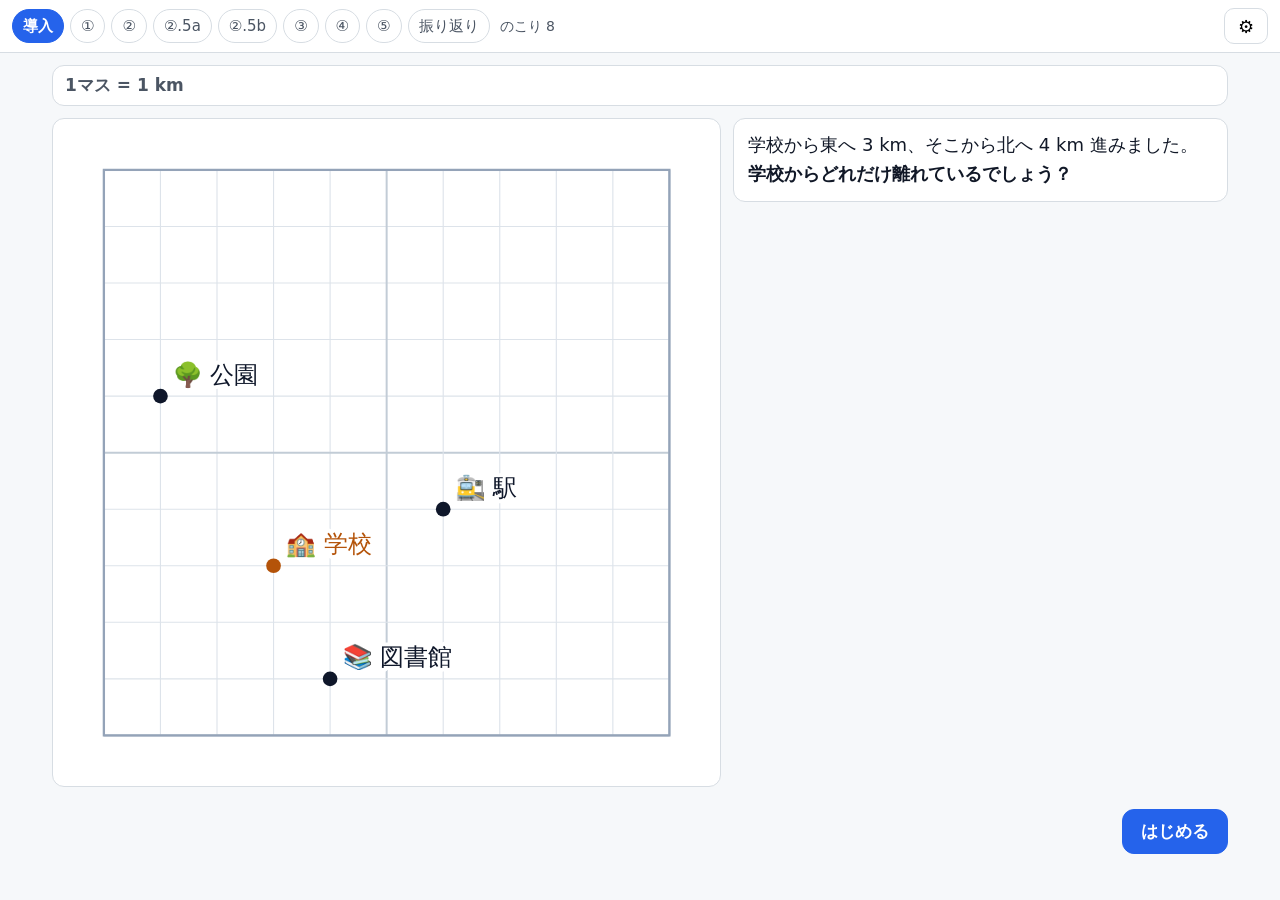
==== index.html @ 97ed469a "ベクトル作図ステップ学習アプリ 第1弾（運動の表し方） - 導入〜⑤・振り返りまでの全ステップ - 問題データ(data/problems.js)とロジックの完全分離 - 束縛ベクトルのスナップバック" ====
<!DOCTYPE html>
<html lang="ja">
<head>
<meta charset="utf-8">
<meta name="viewport" content="width=device-width, initial-scale=1, maximum-scale=1, viewport-fit=cover">
<title>ベクトル作図ステップ学習｜運動の表し方</title>
<link rel="stylesheet" href="css/style.css">
</head>
<body class="profile-tablet">

  <header id="topbar">
    <div id="steps" class="steps"></div>
    <button id="settingsBtn" type="button" aria-label="設定">⚙</button>
  </header>

  <div id="app">
    <div id="scalebar"></div>

    <section id="stage">
      <div id="canvasHost"></div>
    </section>

    <div id="prompt" class="prompt"></div>

    <div id="readout" class="readout"></div>

    <aside id="side">
      <div id="feedback" class="feedback"></div>
      <div id="interact"></div>
      <div id="hintBox"></div>
    </aside>
  </div>

  <footer id="actionbar"></footer>
  <div id="modalRoot" style="display:none"></div>

  <noscript>このページを使うには JavaScript を有効にしてください。</noscript>
  <script type="module" src="js/main.js"></script>
</body>
</html>
---- css/style.css ----
/* css/style.css
   端末プロファイル（body.profile-phone / body.profile-tablet）でレイアウトを切り替える。
   本文は16px以上。ホバー前提のUIは使わない。 */

:root{
  --fg:#111827;
  --muted:#4b5563;
  --line:#d7dde3;
  --bg:#f6f8fa;
  --card:#ffffff;
  --accent:#2563eb;
  --correct:#15803d;
  --wrong:#b91c1c;
  --lock:#b45309;
  --radius:12px;
  --tap:44px;
}

*{box-sizing:border-box;}
html,body{margin:0;padding:0;}
body{
  font-family:"Hiragino Kaku Gothic ProN","Yu Gothic","Noto Sans JP",system-ui,sans-serif;
  font-size:17px; line-height:1.6; color:var(--fg); background:var(--bg);
  -webkit-text-size-adjust:100%;
}
button{font-family:inherit;font-size:17px;}

/* ---------- 進捗バー ---------- */
#topbar{
  display:flex;align-items:center;gap:8px;
  padding:8px 12px;background:var(--card);border-bottom:1px solid var(--line);
  position:sticky;top:0;z-index:20;
}
.steps{display:flex;gap:6px;align-items:center;overflow-x:auto;flex:1;scrollbar-width:none;}
.steps::-webkit-scrollbar{display:none;}
.step-chip{
  flex:0 0 auto;padding:4px 10px;border-radius:999px;border:1px solid var(--line);
  background:#fff;color:var(--muted);font-size:15px;white-space:nowrap;
}
.step-chip.is-done{background:#e8f1ff;color:#1d4ed8;border-color:#bcd4ff;}
.step-chip.is-current{background:var(--accent);color:#fff;border-color:var(--accent);font-weight:700;}
.step-rest{flex:0 0 auto;font-size:14px;color:var(--muted);padding-left:4px;}
#settingsBtn{
  flex:0 0 auto;min-width:var(--tap);min-height:36px;border:1px solid var(--line);
  border-radius:10px;background:#fff;cursor:pointer;font-size:18px;
}
body.is-compact #topbar{display:none;}

/* ---------- レイアウト ---------- */
#app{
  display:grid;gap:12px;padding:12px;max-width:1200px;margin:0 auto;
  grid-template-columns:minmax(0,1.15fr) minmax(300px,0.85fr);
  grid-template-areas:
    "scale  scale"
    "canvas prompt"
    "canvas readout"
    "canvas side";
  grid-template-rows:auto auto auto 1fr;
  align-items:start;
}
#scalebar{grid-area:scale;font-weight:700;color:var(--muted);background:var(--card);
  border:1px solid var(--line);border-radius:var(--radius);padding:6px 12px;}
#stage{grid-area:canvas;min-width:0;}
#prompt{grid-area:prompt;}
#readout{grid-area:readout;}
#side{grid-area:side;min-width:0;}

/* ---------- キャンバス ---------- */
#canvasHost{width:100%;}
.canvas-wrap{
  position:relative;width:100%;aspect-ratio:1/1;
  max-height:calc(100vh - 190px);max-width:100%;margin:0 auto;
  background:var(--card);border:1px solid var(--line);border-radius:var(--radius);overflow:hidden;
}
.grid-canvas{width:100%;height:100%;display:block;touch-action:none;user-select:none;}
.arrow.is-active{filter:drop-shadow(0 0 3px rgba(37,99,235,.6));}
.arrow.snap-back{transition:opacity .2s;opacity:.85;}
.lock-icon{transition:opacity .2s;}
.lock-icon.lock-flash{animation:lockflash .9s ease-out;}
@keyframes lockflash{
  0%{opacity:1;} 20%{opacity:.15;} 40%{opacity:1;} 60%{opacity:.15;} 100%{opacity:1;}
}
.magnifier{
  display:none;position:absolute;top:8px;right:8px;width:38%;aspect-ratio:1/1;
  background:#fff;border:2px solid var(--accent);border-radius:10px;overflow:hidden;z-index:5;
  box-shadow:0 2px 10px rgba(0,0,0,.15);
}
.magnifier svg{width:100%;height:100%;}

/* ---------- 問題文 ---------- */
.prompt{
  background:var(--card);border:1px solid var(--line);border-radius:var(--radius);
  padding:12px 14px;position:relative;
}
.prompt-badge{
  display:inline-block;font-size:14px;color:#fff;background:var(--accent);
  border-radius:999px;padding:1px 10px;margin-bottom:6px;
}
.prompt-body{font-size:18px;}
.prompt-body.is-clamped{display:-webkit-box;-webkit-line-clamp:2;-webkit-box-orient:vertical;overflow:hidden;}
.prompt-more{
  display:none;margin-top:4px;background:none;border:none;color:var(--accent);
  padding:6px 0;font-size:16px;cursor:pointer;text-decoration:underline;
}
body.profile-tablet .prompt-body.is-clamped{-webkit-line-clamp:unset;display:block;overflow:visible;}
body.profile-tablet .prompt-more{display:none !important;}

/* ---------- 数値表示 ---------- */
.readout{
  background:var(--card);border:1px solid var(--line);border-radius:var(--radius);padding:8px 12px;
}
.readout-row{display:flex;align-items:center;gap:10px;padding:4px 0;border-radius:8px;flex-wrap:wrap;}
.readout-label{color:var(--muted);font-size:15px;min-width:8em;}
.readout-value{font-size:19px;font-weight:700;font-variant-numeric:tabular-nums;}
.readout-badge{
  font-size:14px;background:#e8f1ff;color:#1d4ed8;border:1px solid #bcd4ff;
  border-radius:999px;padding:1px 8px;
}
.readout-row.is-flash{animation:valflash 1s ease-out;}
@keyframes valflash{
  0%{background:#fee2e2;color:var(--wrong);} 60%{background:#fee2e2;} 100%{background:transparent;}
}
.readout-row.is-flash .readout-value{animation:valcolor 1s ease-out;}
@keyframes valcolor{0%{color:#dc2626;}70%{color:#dc2626;}100%{color:var(--fg);}}

/* ---------- フィードバック・ヒント ---------- */
.feedback{
  border-radius:var(--radius);padding:10px 14px;margin-bottom:10px;font-size:17px;
  background:#eef2f6;border:1px solid var(--line);
}
.feedback p{margin:0;}
.feedback.is-correct{background:#e7f6ec;border-color:#a7d9b8;color:var(--correct);font-weight:700;}
.feedback.is-wrong{background:#fdecec;border-color:#f3bcbc;color:var(--wrong);}
.hint{display:flex;gap:8px;background:#fff8e1;border:1px solid #f0dca0;border-radius:var(--radius);padding:10px 14px;}
.hint b{color:#8a6d1a;flex:0 0 auto;}

/* ---------- 選択肢 ---------- */
.choice-question{font-size:18px;font-weight:700;margin:6px 0 10px;}
.choice-list{display:flex;flex-direction:column;gap:8px;}
.choice{
  display:flex;gap:10px;align-items:flex-start;text-align:left;
  min-height:var(--tap);padding:12px 14px;border:2px solid var(--line);border-radius:var(--radius);
  background:#fff;cursor:pointer;font-size:17px;line-height:1.5;
}
.choice-key{flex:0 0 auto;font-weight:700;color:var(--accent);}
.choice.is-correct{border-color:var(--correct);background:#e7f6ec;}
.choice.is-wrong{border-color:var(--wrong);background:#fdecec;}

/* ---------- スライダー・自由記述 ---------- */
.slider-wrap{background:var(--card);border:1px solid var(--line);border-radius:var(--radius);padding:10px 14px;}
.slider-label{font-size:18px;font-weight:700;margin-bottom:6px;}
.slider{width:100%;height:var(--tap);}
.slider::-webkit-slider-thumb{width:34px;height:34px;}
.free-text{
  width:100%;font-size:18px;padding:10px;border:1px solid var(--line);border-radius:var(--radius);
  font-family:inherit;line-height:1.6;
}

/* ---------- ボタン ---------- */
#actionbar{
  display:flex;gap:10px;flex-wrap:wrap;justify-content:flex-end;
  padding:10px 12px 14px;max-width:1200px;margin:0 auto;
}
.btn{
  min-height:var(--tap);padding:10px 18px;border-radius:var(--radius);
  border:1px solid var(--line);background:#fff;cursor:pointer;font-weight:700;
}
.btn-primary{background:var(--accent);border-color:var(--accent);color:#fff;}
.btn:disabled{opacity:.45;cursor:default;}

/* ---------- モーダル・トースト ---------- */
.modal-back{
  position:fixed;inset:0;background:rgba(15,23,42,.5);display:flex;align-items:center;
  justify-content:center;padding:16px;z-index:50;
}
.modal-card{
  background:#fff;border-radius:16px;padding:20px;max-width:560px;width:100%;max-height:86vh;overflow:auto;
}
.modal-card h2{margin:0 0 10px;font-size:20px;}
.modal-body{font-size:17px;}
.modal-actions{display:flex;gap:8px;flex-wrap:wrap;justify-content:flex-end;margin-top:16px;}
.toast{
  position:fixed;left:50%;bottom:80px;transform:translateX(-50%);
  background:rgba(17,24,39,.92);color:#fff;padding:10px 16px;border-radius:999px;z-index:60;
  transition:opacity .3s;font-size:16px;
}
.toast.is-out{opacity:0;}

/* ---------- スマホ（縦1カラム。ボタンは下部固定） ---------- */
body.profile-phone #app{
  grid-template-columns:1fr;
  grid-template-areas:
    "scale"
    "prompt"
    "canvas"
    "readout"
    "side";
  gap:8px;padding:8px 8px 96px;
}
body.profile-phone .canvas-wrap{max-height:none;}
body.profile-phone #scalebar{padding:4px 10px;font-size:15px;}
body.profile-phone .prompt{padding:8px 10px;}
body.profile-phone #actionbar{
  position:fixed;left:0;right:0;bottom:0;z-index:30;
  background:var(--card);border-top:1px solid var(--line);
  justify-content:space-between;padding:8px 10px calc(8px + env(safe-area-inset-bottom));
  max-width:none;
}
body.profile-phone .btn{flex:1 1 0;min-width:0;padding:10px 8px;}
body.profile-phone .toast{bottom:96px;}

/* 正解後に重ねて見せる矢印（④の変位＋速度、⑤の航跡） */
.arrow-reveal{animation:revealin .6s ease-out both;}
@keyframes revealin{from{opacity:0;} to{opacity:.85;}}
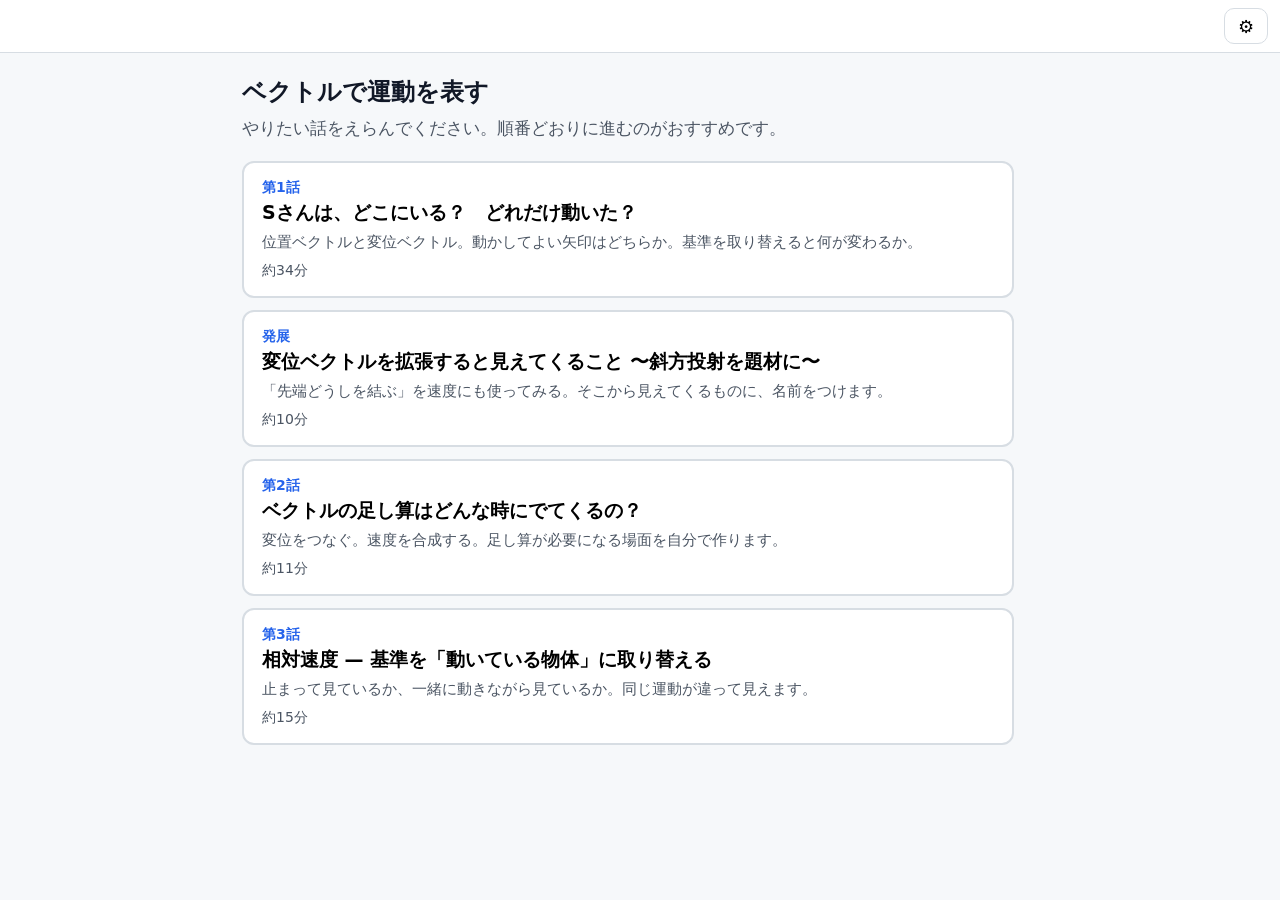
==== commit f79f5eab: "話ごとの構成に再編し、成分を ±x / ±y 表記に統一 トップページと話の構成 - index.html にトップページを新設。第1話／発展／第2話／第3話をカードで選ぶ - 第1話：位置と変位（約" ====
--- a/index.html
+++ b/index.html
@@ -3,7 +3,7 @@
 <head>
 <meta charset="utf-8">
 <meta name="viewport" content="width=device-width, initial-scale=1, maximum-scale=1, viewport-fit=cover">
-<title>ベクトル作図ステップ学習｜運動の表し方</title>
+<title>ベクトルで運動を表す</title>
 <link rel="stylesheet" href="css/style.css">
 </head>
 <body class="profile-tablet">
--- a/css/style.css
+++ b/css/style.css
@@ -39,6 +39,16 @@
 }
 .step-chip.is-done{background:#e8f1ff;color:#1d4ed8;border-color:#bcd4ff;}
 .step-chip.is-current{background:var(--accent);color:#fff;border-color:var(--accent);font-weight:700;}
+/* タップで移動できるチップ（通過済み、または先生モード） */
+button.step-chip{font:inherit;font-size:15px;line-height:1.4;}
+.step-chip.is-jumpable{cursor:pointer;min-height:32px;padding:6px 12px;}
+.step-chip.is-jumpable:hover{border-color:var(--accent);color:var(--accent);}
+.step-chip.is-jumpable.is-done:hover{background:#d7e6ff;color:#1d4ed8;}
+.step-chip.is-jumpable:active{transform:translateY(1px);}
+.step-chip.is-jumpable:focus-visible{outline:3px solid var(--accent);outline-offset:2px;}
+/* 先生モードで解放された「まだ通っていない」チップは、点線でそれと分かるように */
+.step-chip.is-jumpable:not(.is-done):not(.is-current){border-style:dashed;}
+body.profile-phone .step-chip.is-jumpable{min-height:var(--tap);padding:8px 14px;}
 .step-rest{flex:0 0 auto;font-size:14px;color:var(--muted);padding-left:4px;}
 #settingsBtn{
   flex:0 0 auto;min-width:var(--tap);min-height:36px;border:1px solid var(--line);
@@ -72,7 +82,16 @@
   max-height:calc(100vh - 190px);max-width:100%;margin:0 auto;
   background:var(--card);border:1px solid var(--line);border-radius:var(--radius);overflow:hidden;
 }
-.grid-canvas{width:100%;height:100%;display:block;touch-action:none;user-select:none;}
+.grid-canvas{
+  width:100%;height:100%;display:block;
+  /* スマホの長押しメニュー（コピー・画像を保存・共有）と競合させない。
+     touch-action と user-select だけでは iOS のコールアウトが出る。 */
+  touch-action:none;
+  user-select:none;-webkit-user-select:none;
+  -webkit-touch-callout:none;
+  -webkit-tap-highlight-color:transparent;
+}
+.canvas-wrap{-webkit-touch-callout:none;-webkit-user-select:none;user-select:none;}
 .arrow.is-active{filter:drop-shadow(0 0 3px rgba(37,99,235,.6));}
 .arrow.snap-back{transition:opacity .2s;opacity:.85;}
 .lock-icon{transition:opacity .2s;}
@@ -97,13 +116,6 @@
   border-radius:999px;padding:1px 10px;margin-bottom:6px;
 }
 .prompt-body{font-size:18px;}
-.prompt-body.is-clamped{display:-webkit-box;-webkit-line-clamp:2;-webkit-box-orient:vertical;overflow:hidden;}
-.prompt-more{
-  display:none;margin-top:4px;background:none;border:none;color:var(--accent);
-  padding:6px 0;font-size:16px;cursor:pointer;text-decoration:underline;
-}
-body.profile-tablet .prompt-body.is-clamped{-webkit-line-clamp:unset;display:block;overflow:visible;}
-body.profile-tablet .prompt-more{display:none !important;}
 
 /* ---------- 数値表示 ---------- */
 .readout{
@@ -212,3 +224,138 @@
 /* 正解後に重ねて見せる矢印（④の変位＋速度、⑤の航跡） */
 .arrow-reveal{animation:revealin .6s ease-out both;}
 @keyframes revealin{from{opacity:0;} to{opacity:.85;}}
+
+/* ---------- 図のパネル（両アプリ共通） ---------- */
+.pane{
+  background:var(--card);border:1px solid var(--line);border-radius:var(--radius);
+  padding:8px;min-width:0;
+}
+.pane-label{
+  display:inline-block;font-weight:700;font-size:16px;line-height:1.35;
+  padding:3px 10px;border-radius:999px;margin-bottom:6px;
+  background:#eef2f6;color:var(--muted);
+}
+.pane-ground   .pane-label{background:#eef2f6;color:var(--muted);}
+.pane-observer .pane-label{background:#e8f1ff;color:#1d4ed8;border:1px solid #bcd4ff;}
+.pane-canvas{width:100%;}
+.pane .canvas-wrap{max-height:none;border:none;border-radius:8px;}
+/* 光らせた矢印（図と式のタップ連動） */
+.arrow.is-lit{filter:drop-shadow(0 0 4px rgba(224,185,60,.95));}
+
+/* ---------- 図と式の並置（core/bridge.js。第1弾・第2弾で共通） ---------- */
+.bridge{display:grid;grid-template-columns:1fr 1fr;gap:12px;align-items:start;}
+.bridge > .bridge-fig{min-width:0;}
+.bridge-formula{
+  background:var(--card);border:1px solid var(--line);border-radius:var(--radius);
+  padding:16px 14px;display:flex;flex-direction:column;gap:14px;
+}
+.formula-line{
+  font-size:clamp(22px,4.4vw,30px);display:flex;flex-wrap:wrap;align-items:center;
+  gap:6px;justify-content:center;font-variant-numeric:tabular-nums;
+}
+.term{
+  padding:4px 10px;border-radius:10px;border:2px solid transparent;cursor:pointer;
+  transition:background .15s,border-color .15s;
+}
+.term:focus-visible{outline:3px solid var(--accent);}
+.term.is-lit{background:#fff3c4;border-color:#e0b93c;}
+.term-legend{display:flex;flex-direction:column;gap:8px;font-size:16px;}
+.term-legend button{
+  text-align:left;border:2px solid var(--line);border-radius:10px;background:#fff;
+  padding:10px 12px;min-height:var(--tap);cursor:pointer;font-size:16px;
+}
+.term-legend button.is-lit{background:#fff3c4;border-color:#e0b93c;}
+.term-swatch{display:inline-block;width:22px;height:0;border-top-width:4px;border-top-style:solid;vertical-align:middle;margin-right:8px;}
+
+.numeric{display:flex;gap:8px;align-items:center;flex-wrap:wrap;margin-top:6px;}
+.numeric input[type="number"]{
+  width:6em;font-size:22px;padding:8px 10px;border:2px solid var(--line);border-radius:10px;
+  font-family:inherit;text-align:right;
+}
+.numeric .unit{font-size:18px;color:var(--muted);}
+.dir-choice{display:flex;gap:8px;}
+.dir-choice button{
+  min-height:var(--tap);padding:8px 16px;border-radius:10px;border:2px solid var(--line);
+  background:#fff;cursor:pointer;font-size:17px;font-weight:700;
+}
+.dir-choice button.is-on{background:var(--accent);border-color:var(--accent);color:#fff;}
+
+.logbox{
+  white-space:pre-wrap;background:#f3f5f8;border:1px solid var(--line);border-radius:10px;
+  padding:10px 12px;font-size:15px;max-height:220px;overflow:auto;margin-top:10px;
+}
+
+/* 図と式は、スマホでは上下に */
+body.profile-phone .bridge{grid-template-columns:1fr;}
+.bridge-fig .canvas-wrap{max-width:520px;margin:0 auto;}
+.q-note{font-size:15px;font-weight:400;color:var(--muted);}
+/* 図の高さは、狭い画面では抑える（記号の文字とのバランスを保つ） */
+body.profile-phone .bridge-fig .canvas-wrap{max-height:max(180px, calc(100vh - 520px));}
+@supports (height:100dvh){
+  body.profile-phone .bridge-fig .canvas-wrap{max-height:max(180px, calc(100dvh - 520px));}
+}
+.bridge-rule{
+  margin:0;padding:10px 12px;border-radius:10px;font-size:16px;line-height:1.6;
+  background:#fff8e1;border:1px solid #f0dca0;
+}
+.sym-note{
+  margin-top:10px;padding:10px 12px;border-radius:10px;
+  background:#f3f5f8;border:1px solid var(--line);font-size:16px;
+}
+
+/* ベクトル記号の上矢印（→AB の形） */
+.vec{display:inline-block;position:relative;padding-top:.18em;}
+.vec::before{
+  content:"";position:absolute;left:0;right:.14em;top:.06em;
+  border-top:2px solid currentColor;
+}
+.vec::after{
+  content:"";position:absolute;right:0;top:-.02em;
+  border-left:.36em solid currentColor;
+  border-top:.16em solid transparent;border-bottom:.16em solid transparent;
+}
+
+/* 図と式を横に並べるステップでは1カラムにする（第1弾の⑥） */
+body.layout-bridge #app{
+  grid-template-columns:minmax(0,1fr);
+  grid-template-areas:
+    "scale"
+    "prompt"
+    "canvas"
+    "readout"
+    "side";
+  max-width:1100px;
+}
+
+/* 成分の入力（向きボタン＋大きさ）。スマホの数字キーボードにマイナスが無いため、
+   符号は打たせず向きを選ばせる。 */
+.axis-label{font-weight:700;color:var(--muted);min-width:2.6em;font-size:16px;}
+.numeric + .numeric{margin-top:8px;}
+body.profile-phone .numeric{gap:6px;}
+body.profile-phone .numeric input[type="number"]{width:4.5em;font-size:19px;}
+body.profile-phone .dir-choice button{padding:8px 12px;font-size:16px;}
+
+/* ---------- トップページ（話の選択） ---------- */
+body.is-home #topbar{justify-content:flex-end;}
+body.is-home #app{grid-template-columns:1fr;grid-template-areas:"side";max-width:820px;}
+body.is-home #side{grid-area:side;}
+body.is-home #actionbar{display:none;}
+.home-head h1{font-size:24px;margin:8px 0 4px;}
+.home-head p{margin:0 0 18px;color:var(--muted);}
+.home-list{display:flex;flex-direction:column;gap:12px;}
+.home-card{
+  display:grid;gap:2px;text-align:left;width:100%;
+  padding:16px 18px;border:2px solid var(--line);border-radius:var(--radius);
+  background:var(--card);cursor:pointer;font-size:17px;
+}
+.home-card:hover{border-color:var(--accent);}
+.home-card.is-done{border-color:#a7d9b8;background:#f4fbf6;}
+.home-label{font-size:14px;color:var(--accent);font-weight:700;}
+.home-title{font-size:19px;font-weight:700;line-height:1.4;}
+.home-lead{color:var(--muted);font-size:15px;line-height:1.5;margin-top:4px;}
+.home-meta{font-size:14px;color:var(--muted);margin-top:6px;}
+body.profile-phone .home-card{padding:14px;}
+body.profile-phone #app.is-home{padding-bottom:16px;}
+
+/* 短文の答え（発展の「漢字三文字」など） */
+.free-text.short-answer{font-size:22px;text-align:center;letter-spacing:.15em;resize:none;}
